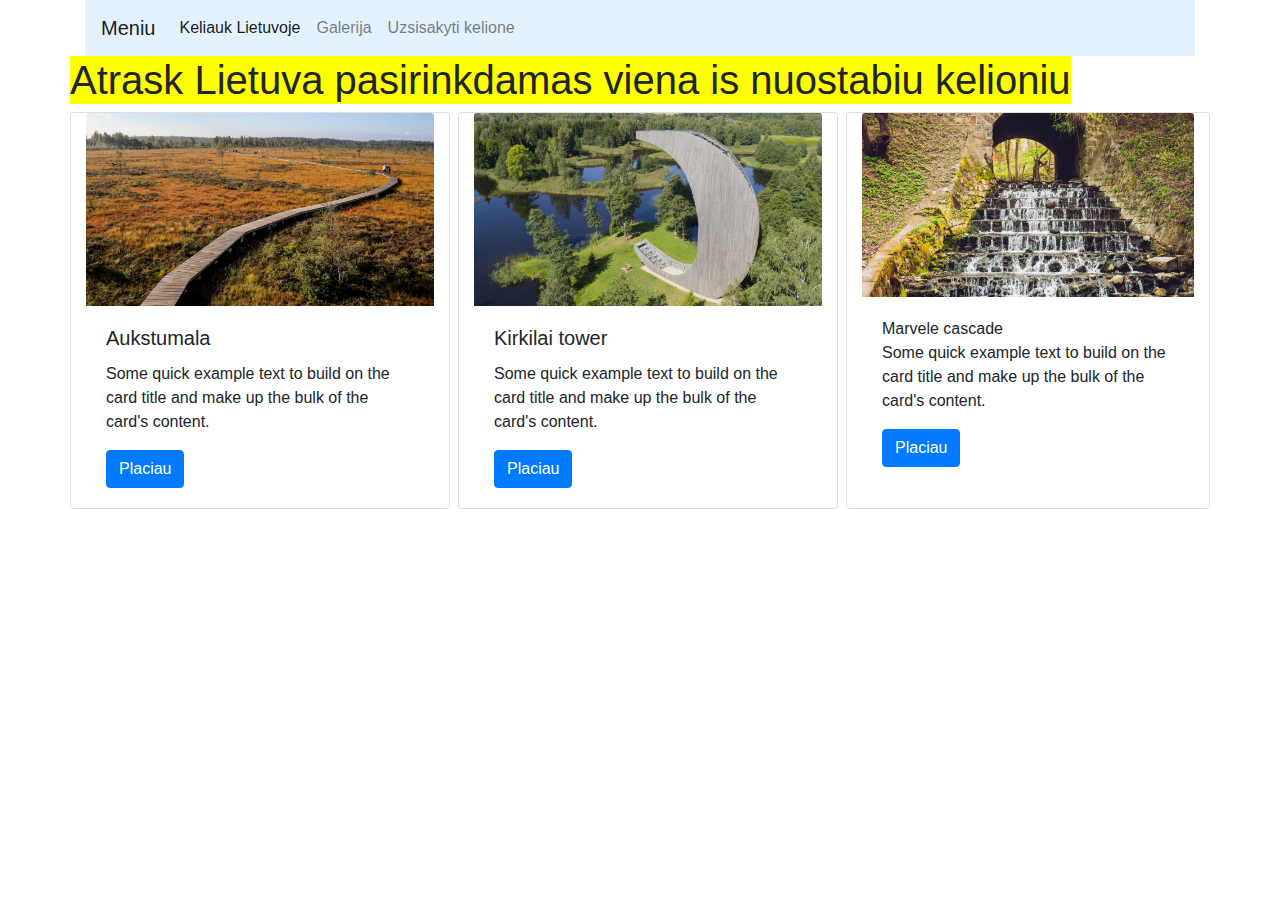
==== index.html @ 76e9447f "Keliauk Lietuvoje" ====
<!DOCTYPE html>
<html>
<head>
    <meta charset="utf-8">
    <meta name="viewport" content="width=device-width">
    <title>Keliauk Lietuvoje!</title>
    <link rel="stylesheet" href="https://stackpath.bootstrapcdn.com/bootstrap/4.5.2/css/bootstrap.min.css"
          integrity="sha384-JcKb8q3iqJ61gNV9KGb8thSsNjpSL0n8PARn9HuZOnIxN0hoP+VmmDGMN5t9UJ0Z" crossorigin="anonymous">
    <link href="style.css" rel="stylesheet" type="text/css"/>
</head>
<body>
<div class="container">

    <nav class="navbar navbar-expand-lg navbar-light" style="background-color: #e3f2fd;">
        <a class="navbar-brand" href="#">Meniu</a>
        <button class="navbar-toggler" type="button" data-toggle="collapse" data-target="#navbarNav"
                aria-controls="navbarNav" aria-expanded="false" aria-label="Toggle navigation">
            <span class="navbar-toggler-icon"></span>
        </button>
        <div class="collapse navbar-collapse" id="navbarNav">
            <ul class="navbar-nav">
                <li class="nav-item active">
                    <a class="nav-link" href="#">Keliauk Lietuvoje <span class="sr-only">(current)</span></a>
                </li>
                <li class="nav-item">
                    <a class="nav-link" href="#">Galerija</a>
                </li>
                <li class="nav-item">
                    <a class="nav-link" href="#">Uzsisakyti kelione</a>
                </li>
                <!--<li class="nav-item">
                  <a class="nav-link disabled" href="#" tabindex="-1" aria-disabled="true">Disabled</a>
                </li>-->
            </ul>
        </div>
    </nav>


    <div class="row">
        <h1> Atrask Lietuva pasirinkdamas viena is nuostabiu kelioniu</h1>
    </div>
    <div class="row">

        <div class="col-4 card mr-2" style="width: 18rem;">
            <img src="img/aukstumala.jpeg" class="card-img-top" alt="aukstumala">
            <div class="card-body">
                <h5 class="card-title">Aukstumala</h5>
                <p class="card-text">Some quick example text to build on the card title and make up the bulk of the
                    card's content.</p>
                <a href="#" class="btn btn-primary">Placiau</a>
            </div>
        </div>

        <div class="col-4 card mr-2" style="width: 18rem;">
            <img src="img/kirkilai_tower.jpeg" class="card-img-top" alt="kirkilai tower">
            <div class="card-body">
                <h5 class="card-title">Kirkilai tower</h5>
                <p class="card-text">Some quick example text to build on the card title and make up the bulk of the
                    card's content.</p>
                <a href="#" class="btn btn-primary">Placiau</a>
            </div>
        </div>

        <div class="col card" style="width: 18rem;">
            <img src="img/marvele_cascade.jpeg" class="card-img-top" alt="marvele cascade">
            <div class="card-body">Marvele cascade</h5>
                <p class="card-text">Some quick example text to build on the card title and make up the bulk of the
                    card's content.</p>
                <a href="#" class="btn btn-primary">Placiau</a>
            </div>
        </div>
    </div>


</div>
<footer>
    <script src="https://code.jquery.com/jquery-3.5.1.slim.min.js"
            integrity="sha384-DfXdz2htPH0lsSSs5nCTpuj/zy4C+OGpamoFVy38MVBnE+IbbVYUew+OrCXaRkfj"
            crossorigin="anonymous"></script>
    <script src="https://cdn.jsdelivr.net/npm/popper.js@1.16.1/dist/umd/popper.min.js"
            integrity="sha384-9/reFTGAW83EW2RDu2S0VKaIzap3H66lZH81PoYlFhbGU+6BZp6G7niu735Sk7lN"
            crossorigin="anonymous"></script>
    <script src="https://stackpath.bootstrapcdn.com/bootstrap/4.5.2/js/bootstrap.min.js"
            integrity="sha384-B4gt1jrGC7Jh4AgTPSdUtOBvfO8shuf57BaghqFfPlYxofvL8/KUEfYiJOMMV+rV"
            crossorigin="anonymous"></script>
    <script src="script.js"></script>
</footer>
</body>
</html>
---- style.css ----
h1{
    background-color: yellow;
}
.meniu{
    width: 100%;
}
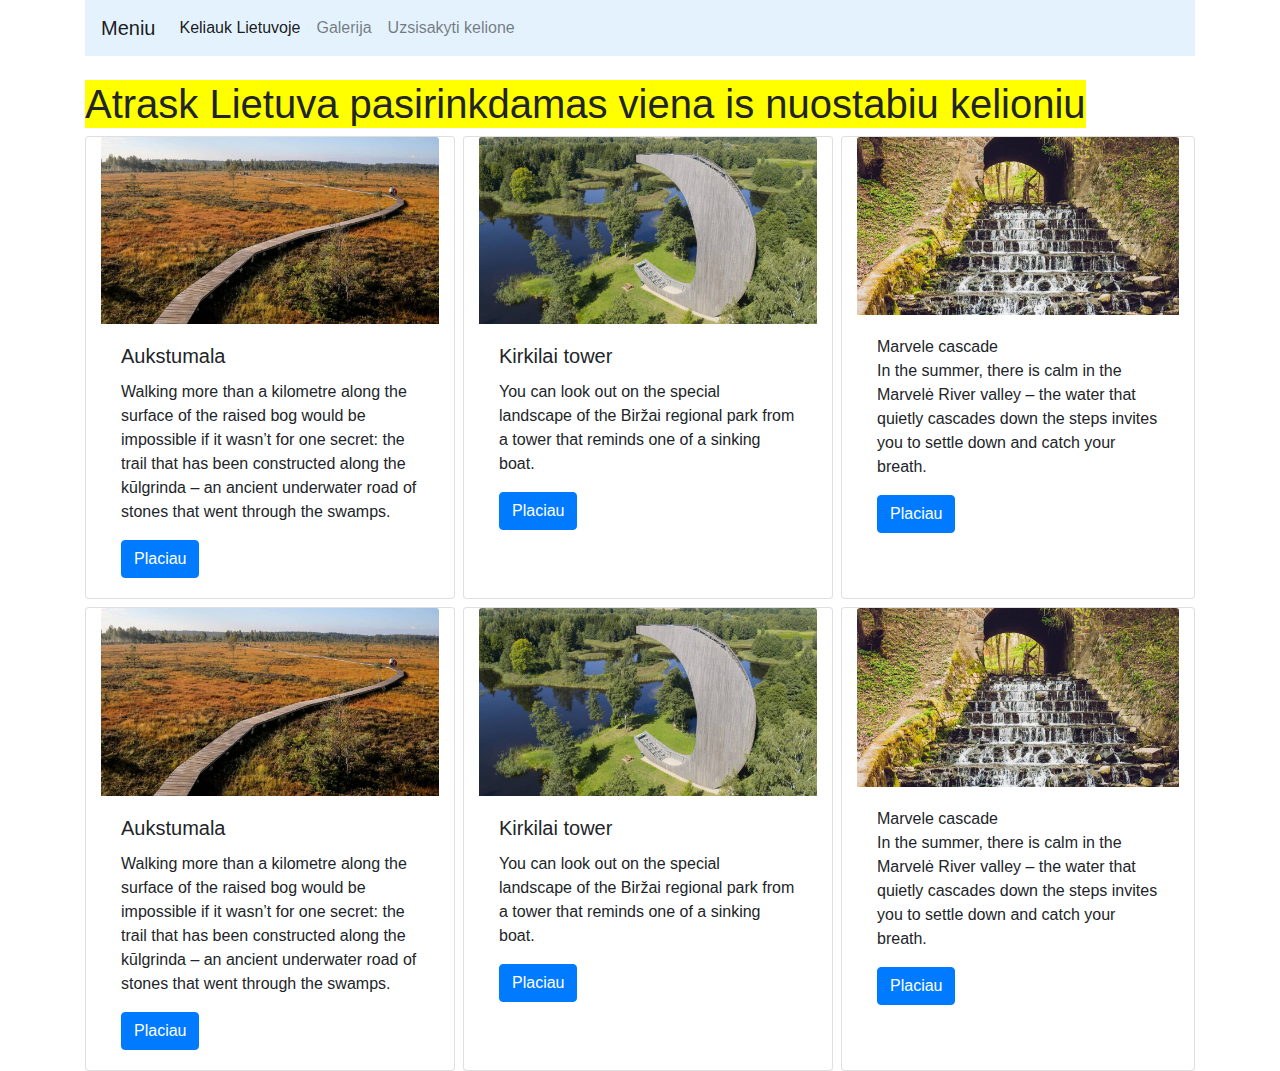
==== commit 513f72e5: "papaildymas" ====
--- a/index.html
+++ b/index.html
@@ -35,44 +35,72 @@
         </div>
     </nav>
 
+    <div class="container">
+        <div class="row mt-4">
+            <h1> Atrask Lietuva pasirinkdamas viena is nuostabiu kelioniu</h1>
+        </div>
+        <div class="row">
 
-    <div class="row">
-        <h1> Atrask Lietuva pasirinkdamas viena is nuostabiu kelioniu</h1>
-    </div>
-    <div class="row">
+            <div class="col-12 col-sm-4 card mr-2" style="width: 18rem;">
+                <img src="img/aukstumala.jpeg" class="card-img-top" alt="aukstumala">
+                <div class="card-body">
+                    <h5 class="card-title">Aukstumala</h5>
+                    <p class="card-text">Walking more than a kilometre along the surface of the raised bog would be impossible if it wasn’t for one secret: the trail that has been constructed along the kūlgrinda – an ancient underwater road of stones that went through the swamps. </p>
+                    <a href="#" class="btn btn-primary" data-toggle="modal">Placiau
+                    </a>
 
-        <div class="col-4 card mr-2" style="width: 18rem;">
-            <img src="img/aukstumala.jpeg" class="card-img-top" alt="aukstumala">
-            <div class="card-body">
-                <h5 class="card-title">Aukstumala</h5>
-                <p class="card-text">Some quick example text to build on the card title and make up the bulk of the
-                    card's content.</p>
-                <a href="#" class="btn btn-primary">Placiau</a>
+                </div>
+            </div>
+
+            <div class="col-12 col-sm-4 card mr-2" style="width: 18rem;">
+                <img src="img/kirkilai_tower.jpeg" class="card-img-top" alt="kirkilai tower">
+                <div class="card-body">
+                    <h5 class="card-title">Kirkilai tower</h5>
+                    <p class="card-text">You can look out on the special landscape of the Biržai regional park from a tower that reminds one of a sinking boat.</p>
+                    <a href="#" class="btn btn-primary">Placiau</a>
+                </div>
+            </div>
+
+            <div class="col-12 col-sm card" style="width: 18rem;">
+                <img src="img/marvele_cascade.jpeg" class="card-img-top" alt="marvele cascade">
+                <div class="card-body">Marvele cascade</h5>
+                    <p class="card-text">In the summer, there is calm in the Marvelė River valley – the water that quietly cascades down the steps invites you to settle down and catch your breath.</p>
+                    <a href="#" class="btn btn-primary">Placiau</a>
+                </div>
+            </div>
+        </div> <!-- 1 row card uzdarymas-->
+        <div class="row mt-2">
+
+            <div class="col-12 col-sm-4 card mr-2" style="width: 18rem;">
+                <img src="img/aukstumala.jpeg" class="card-img-top" alt="aukstumala">
+                <div class="card-body">
+                    <h5 class="card-title">Aukstumala</h5>
+                    <p class="card-text">Walking more than a kilometre along the surface of the raised bog would be impossible if it wasn’t for one secret: the trail that has been constructed along the kūlgrinda – an ancient underwater road of stones that went through the swamps. </p>
+                    <a href="#" class="btn btn-primary" data-toggle="modal">Placiau
+                    </a>
+
+                </div>
+            </div>
+
+            <div class="col-12 col-sm-4 card mr-2" style="width: 18rem;">
+                <img src="img/kirkilai_tower.jpeg" class="card-img-top" alt="kirkilai tower">
+                <div class="card-body">
+                    <h5 class="card-title">Kirkilai tower</h5>
+                    <p class="card-text">You can look out on the special landscape of the Biržai regional park from a tower that reminds one of a sinking boat.</p>
+                    <a href="#" class="btn btn-primary">Placiau</a>
+                </div>
+            </div>
+
+            <div class="col-12 col-sm card" style="width: 18rem;">
+                <img src="img/marvele_cascade.jpeg" class="card-img-top" alt="marvele cascade">
+                <div class="card-body">Marvele cascade</h5>
+                    <p class="card-text">In the summer, there is calm in the Marvelė River valley – the water that quietly cascades down the steps invites you to settle down and catch your breath.</p>
+                    <a href="#" class="btn btn-primary">Placiau</a>
+                </div>
             </div>
         </div>
-
-        <div class="col-4 card mr-2" style="width: 18rem;">
-            <img src="img/kirkilai_tower.jpeg" class="card-img-top" alt="kirkilai tower">
-            <div class="card-body">
-                <h5 class="card-title">Kirkilai tower</h5>
-                <p class="card-text">Some quick example text to build on the card title and make up the bulk of the
-                    card's content.</p>
-                <a href="#" class="btn btn-primary">Placiau</a>
-            </div>
-        </div>
-
-        <div class="col card" style="width: 18rem;">
-            <img src="img/marvele_cascade.jpeg" class="card-img-top" alt="marvele cascade">
-            <div class="card-body">Marvele cascade</h5>
-                <p class="card-text">Some quick example text to build on the card title and make up the bulk of the
-                    card's content.</p>
-                <a href="#" class="btn btn-primary">Placiau</a>
-            </div>
-        </div>
-    </div>
-
-
-</div>
+    </div> <!--cardu container uzdarymas-->
+</div> <!-- viso psl uzdarymas-->
 <footer>
     <script src="https://code.jquery.com/jquery-3.5.1.slim.min.js"
             integrity="sha384-DfXdz2htPH0lsSSs5nCTpuj/zy4C+OGpamoFVy38MVBnE+IbbVYUew+OrCXaRkfj"
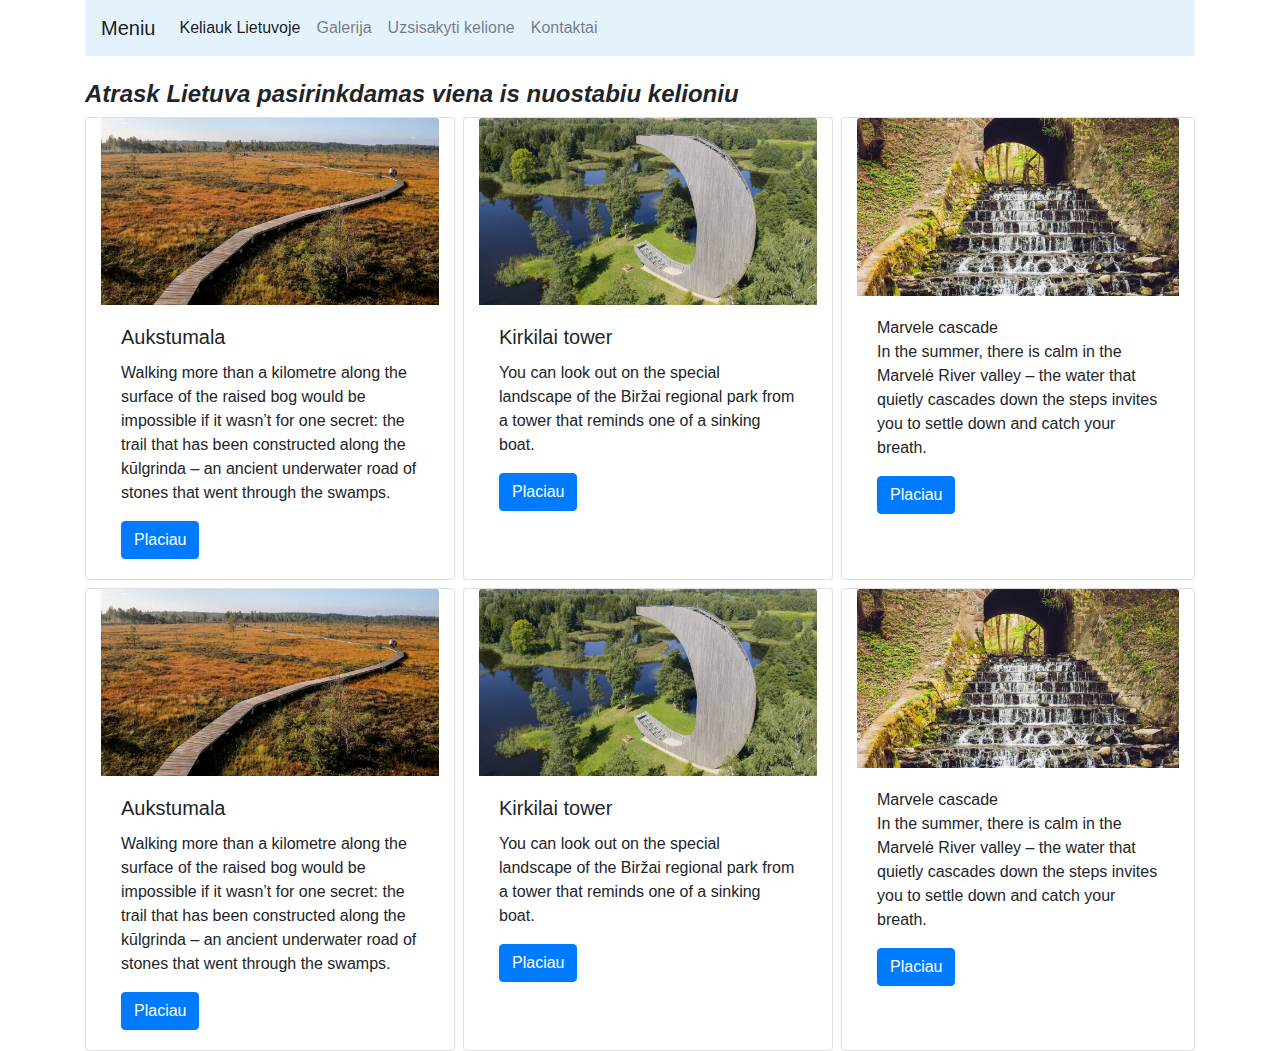
==== commit dadc01ac: "papaildymas" ====
--- a/index.html
+++ b/index.html
@@ -20,17 +20,17 @@
         <div class="collapse navbar-collapse" id="navbarNav">
             <ul class="navbar-nav">
                 <li class="nav-item active">
-                    <a class="nav-link" href="#">Keliauk Lietuvoje <span class="sr-only">(current)</span></a>
+                    <a class="nav-link" href="index.html" target="_blank">Keliauk Lietuvoje <span class="sr-only">(current)</span></a>
                 </li>
                 <li class="nav-item">
-                    <a class="nav-link" href="#">Galerija</a>
+                    <a class="nav-link" href="galerija.html" target="_blank">Galerija</a>
                 </li>
                 <li class="nav-item">
-                    <a class="nav-link" href="#">Uzsisakyti kelione</a>
+                    <a class="nav-link" href="uzsisakyk.html" target="_blank">Uzsisakyti kelione</a>
                 </li>
-                <!--<li class="nav-item">
-                  <a class="nav-link disabled" href="#" tabindex="-1" aria-disabled="true">Disabled</a>
-                </li>-->
+                <li class="nav-item">
+                    <a class="nav-link" href="kontaktai.html" target="_blank">Kontaktai</a>
+                </li>
             </ul>
         </div>
     </nav>
--- a/style.css
+++ b/style.css
@@ -1,6 +1,6 @@
 h1{
-    background-color: yellow;
+    font-size: 24px;
+    font-weight: bold;
+    font-style: italic;
+    text-align: center;
 }
-.meniu{
-    width: 100%;
-}